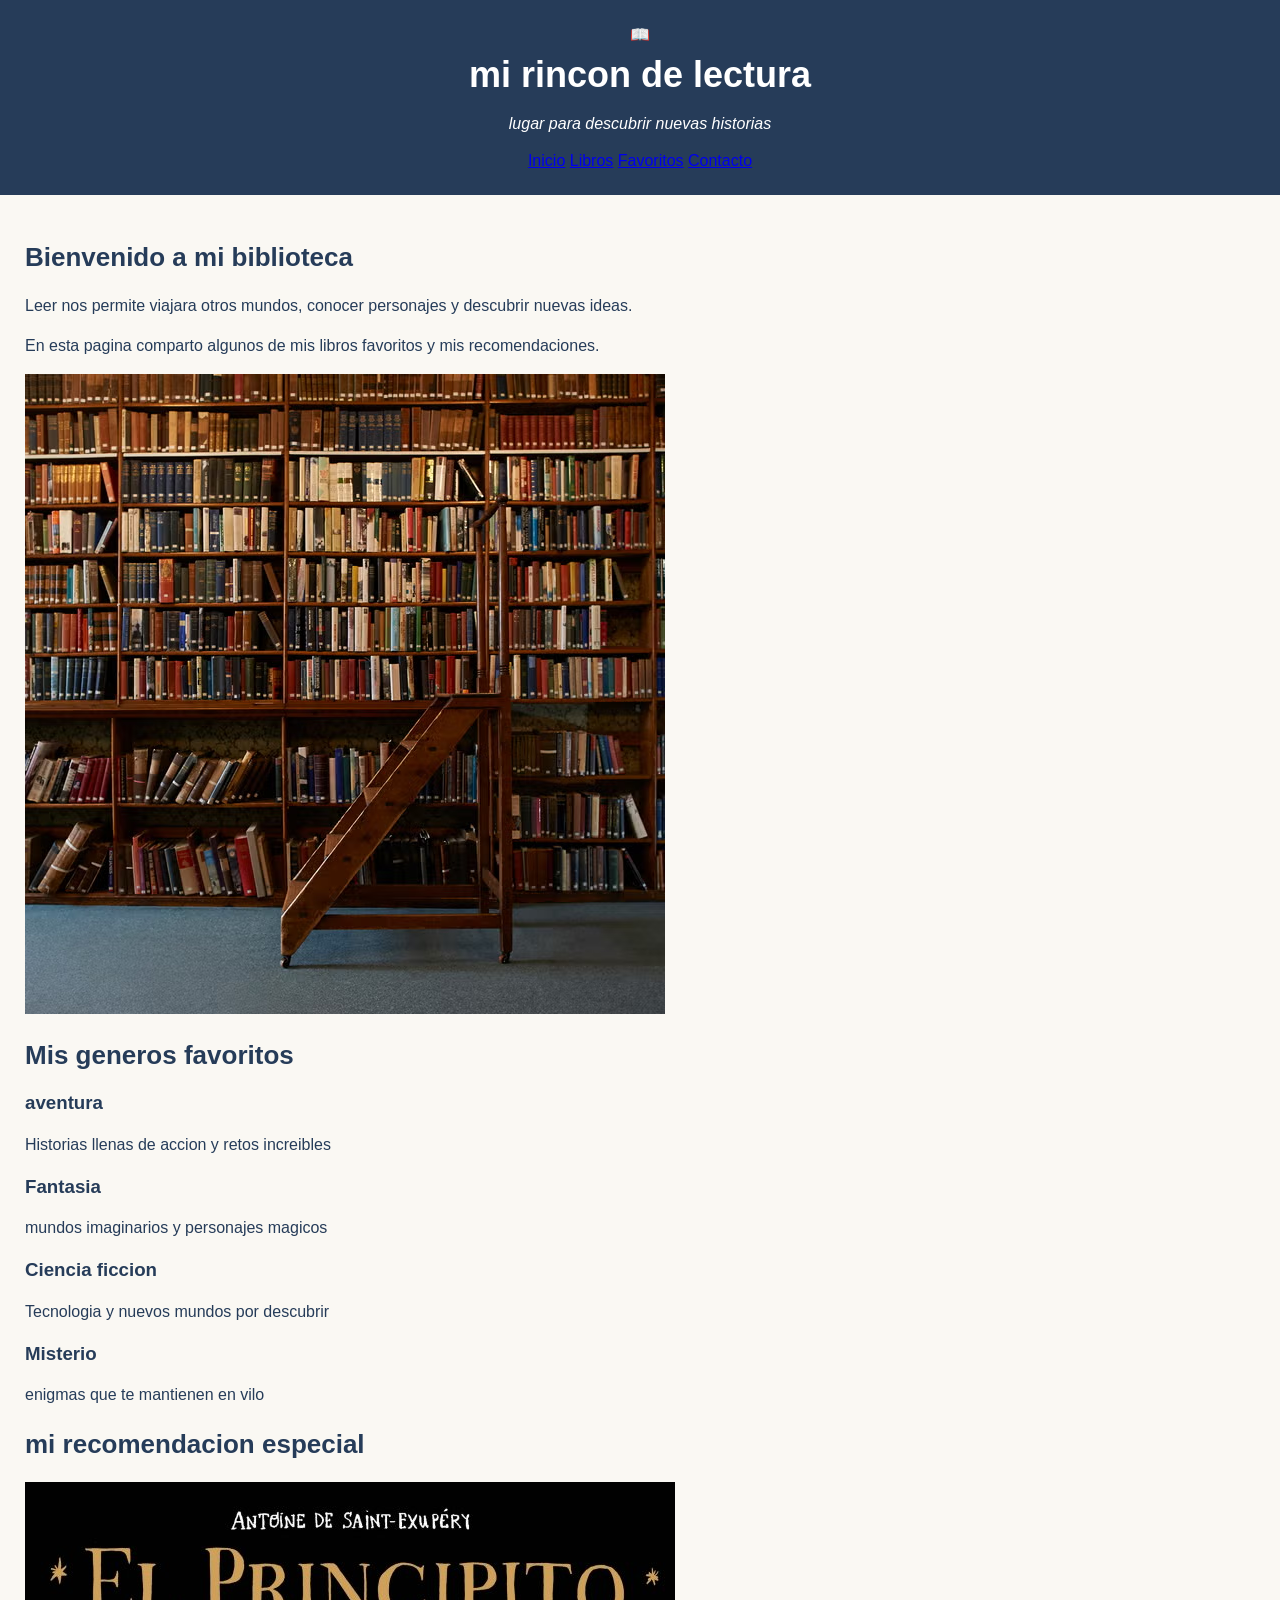
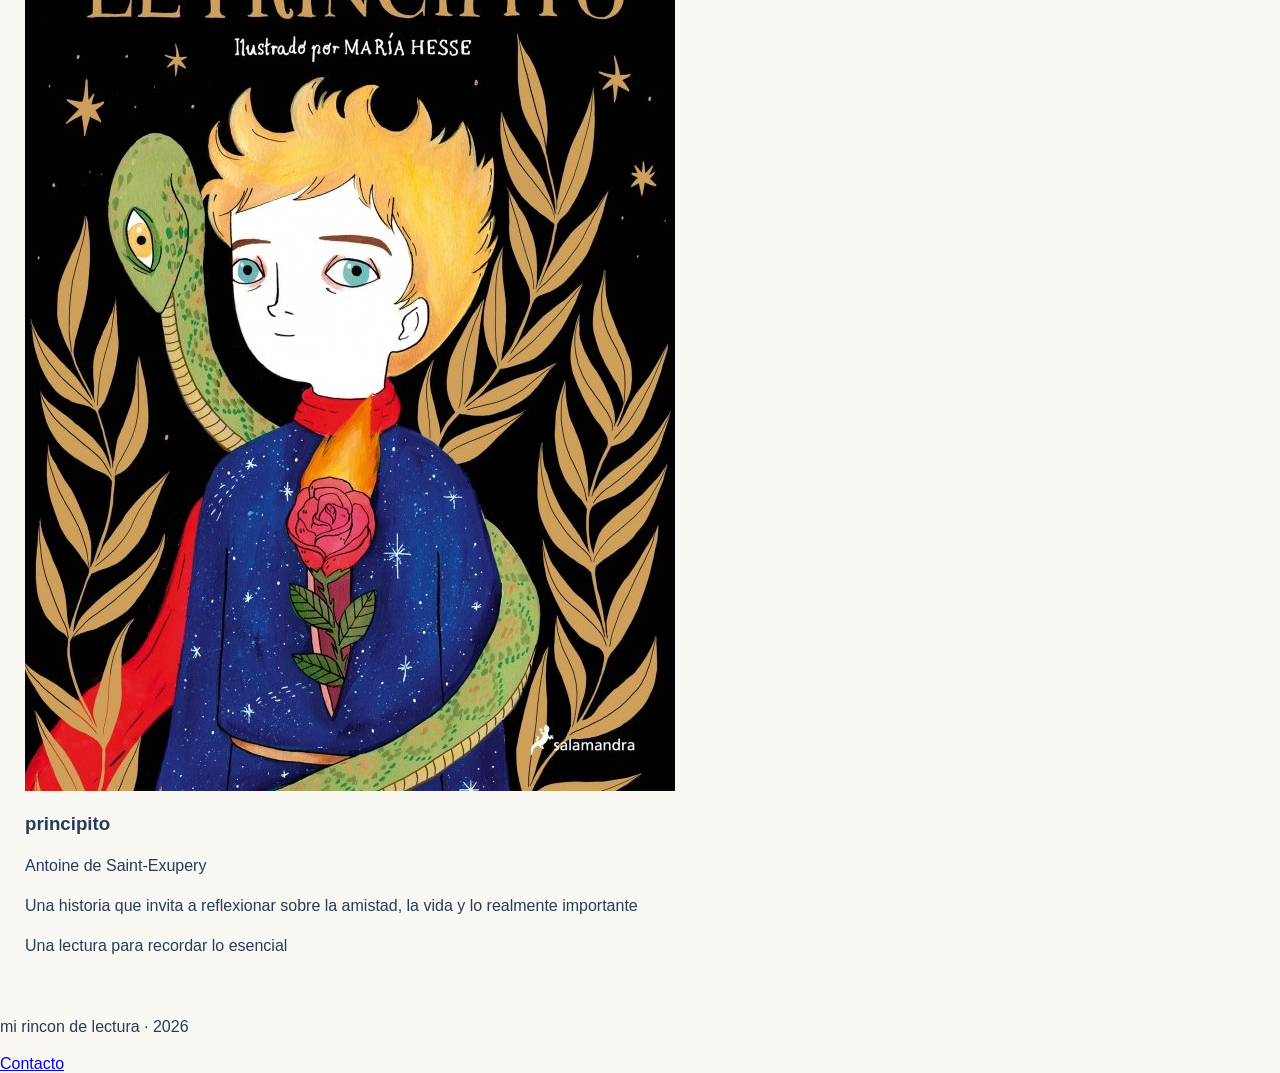
==== index.html @ 88610458 "primeros estilos" ====
<!doctype html>
<html lang="en">
  <head>
    <meta charset="UTF-8" />
    <meta name="viewport" content="width=device-width, initial-scale=1.0" />
    <title>Mi rincon de lectura</title>
    <link rel="stylesheet" href="CSS/estilos.css" />
  </head>
  <body>
    <header id="cabecera">
      <div class="identidad">
        <span class="icono-libro">📖</span>
        <div>
          <h1>mi rincon de lectura</h1>
          <p>lugar para descubrir nuevas historias</p>
        </div>
      </div>
      <nav>
        <a href="index.html" class="activo">Inicio</a>
        <a href="Libros.html">Libros</a>
        <a href="#generos">Favoritos</a>
        <a href="#contacto">Contacto</a>
      </nav>
    </header>
    <main>
      <section id="inicio">
        <h2>Bienvenido a mi biblioteca</h2>
        <p>
          Leer nos permite viajara otros mundos, conocer personajes y descubrir
          nuevas ideas.
        </p>
        <p>
          En esta pagina comparto algunos de mis libros favoritos y mis
          recomendaciones.
        </p>
        <a href="Libros.html" class="boton"> </a>

        <img src="img/biblioteca.avif" alt="Libros Apilados" />
      </section>
      <section id="generos">
        <h2>Mis generos favoritos</h2>
        <div class="genero">
          <h3>aventura</h3>

          <p>Historias llenas de accion y retos increibles</p>
        </div>
        <div class="genero">
          <h3>Fantasia</h3>
          <p>mundos imaginarios y personajes magicos</p>
        </div>
        <div class="genero">
          <h3>Ciencia ficcion</h3>
          <p>Tecnologia y nuevos mundos por descubrir</p>
          <div class="genero">
            <h3>Misterio</h3>
            <p>enigmas que te mantienen en vilo</p>
          </div>
        </div>
      </section>
      <section id="recomendacion">
        <h2>mi recomendacion especial</h2>
        <img
          src="img/principito.jpg"
          alt="portada del libro del principito"
          class="portada"
        />
        <h3>principito</h3>
        <p>Antoine de Saint-Exupery</p>
        <p>
          Una historia que invita a reflexionar sobre la amistad, la vida y lo
          realmente importante
        </p>
        <p class="cita">Una lectura para recordar lo esencial</p>
      </section>
    </main>
    <footer id="contacto">
        <p> mi rincon de lectura · 2026</p>
        <a href="mailto:lectura@ejemplo.com">Contacto</a>
    </footer>
  </body>
</html>
---- CSS/estilos.css ----
body{
font-family: Arial, Helvetica, sans-serif;
background-color: #faf8f3;
color: #263c59;
margin: 0;

}
main {

    padding: 25px;
}
h2 {
    color: #263c59;
    font-size: 26px;

}
p {
    line-height: 1.5;
}
#cabecera {
    background-color: #263c59;
    color: white;
    text-align: center;
    padding: 25px;

}

#cabecera h1 {
    font-size: 36px;
    margin: 10px;

}
#cabecera p {
    
    font-style: italic;
}
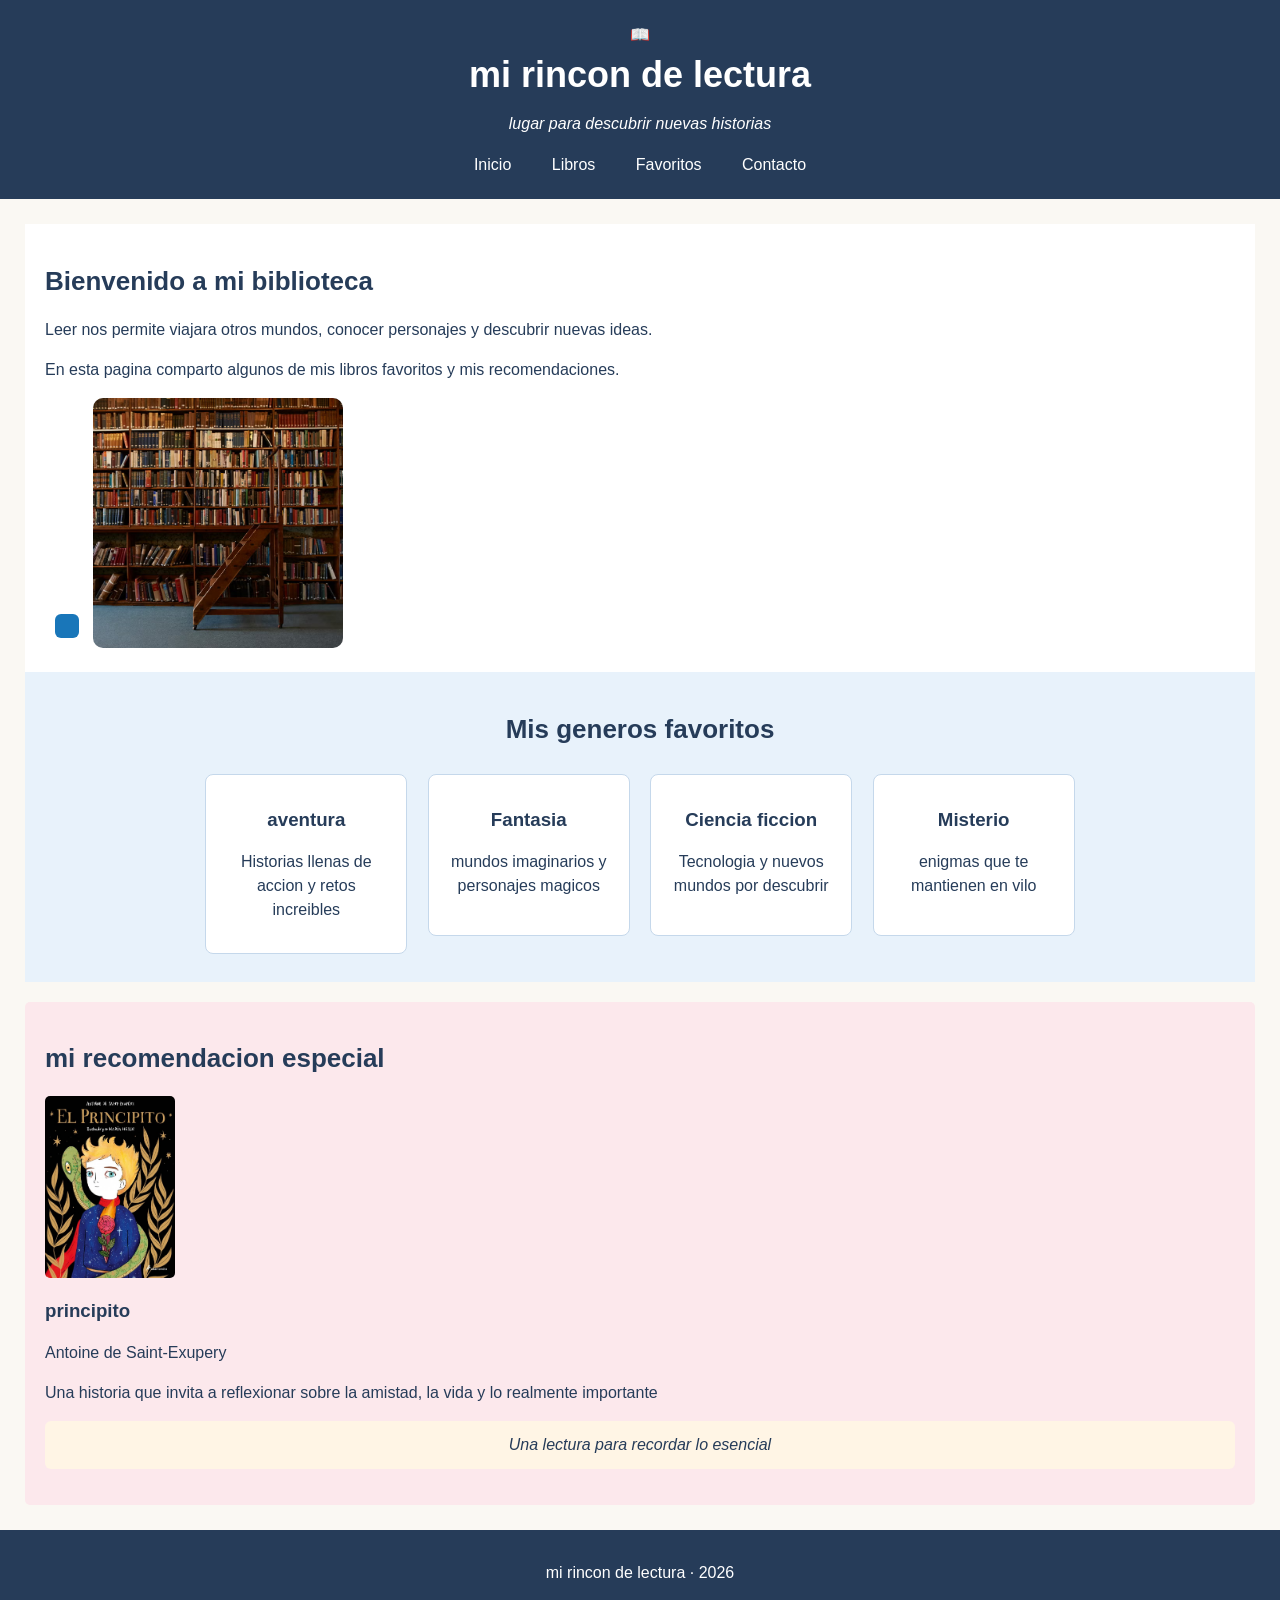
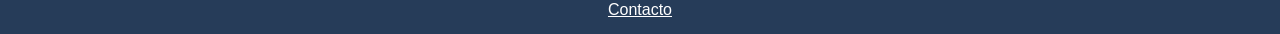
==== commit d6117bf4: "proyecto libros" ====
--- a/index.html
+++ b/index.html
@@ -39,23 +39,27 @@
       </section>
       <section id="generos">
         <h2>Mis generos favoritos</h2>
+
         <div class="genero">
           <h3>aventura</h3>
-
           <p>Historias llenas de accion y retos increibles</p>
         </div>
+
         <div class="genero">
           <h3>Fantasia</h3>
           <p>mundos imaginarios y personajes magicos</p>
         </div>
+
         <div class="genero">
           <h3>Ciencia ficcion</h3>
           <p>Tecnologia y nuevos mundos por descubrir</p>
-          <div class="genero">
-            <h3>Misterio</h3>
-            <p>enigmas que te mantienen en vilo</p>
-          </div>
         </div>
+
+        <div class="genero">
+          <h3>Misterio</h3>
+          <p>enigmas que te mantienen en vilo</p>
+        </div>
+        
       </section>
       <section id="recomendacion">
         <h2>mi recomendacion especial</h2>
@@ -74,8 +78,8 @@
       </section>
     </main>
     <footer id="contacto">
-        <p> mi rincon de lectura · 2026</p>
-        <a href="mailto:lectura@ejemplo.com">Contacto</a>
+      <p>mi rincon de lectura · 2026</p>
+      <a href="mailto:lectura@ejemplo.com">Contacto</a>
     </footer>
   </body>
 </html>
--- a/CSS/estilos.css
+++ b/CSS/estilos.css
@@ -33,4 +33,139 @@
 #cabecera p {
     
     font-style: italic;
+}
+nav {
+margin-top: 20px;
+}
+nav a {
+    color: white;
+    text-decoration: none;
+    margin: 10px;
+    padding: 8px;
+
+}
+nav a:hover {
+    background-color: #1976b9;
+    border-radius: 5px;
+
+}
+nav a :active {
+    background-color: #1976b9;
+    border-radius: 5px;
+}
+#inicio {
+    padding: 20px;
+    background-color: white;
+
+}
+#inicio img {
+    width: 250px;
+    border-radius: 10px;
+
+
+}
+
+.boton {
+    display: inline-block;
+    background-color: #1976b9;
+    color: white;
+    padding: 12px;
+    margin: 10px;
+    text-decoration: none;
+    border-radius: 6px;
+}
+#generos {
+    background-color: #e8f2fb;
+    padding: 20px;
+    text-align: center;
+
+}
+.genero {
+    display: inline-block;
+    vertical-align: top;
+    background-color: white;
+    width: 170px;
+    min-height: 130px;
+    margin: 8px;
+    padding: 15px;
+    border: 1px solid#c5d8eb;
+    border-radius: 8px;
+
+
+}
+.genero h3 {
+    color: #263c59;
+
+
+}
+
+#recomendacion {
+    
+    background-color: #fce8ec;
+    
+    padding: 20px;
+    
+    margin-top: 20px;
+    border-radius: 5px;
+
+} 
+.portada {
+    width: 130px;
+    border-radius: 5px;
+
+}
+.cita {
+background-color: #fff5e5;
+padding: 12px;
+font-style: italic;
+text-align: center;
+border-radius: 6px;    
+}
+
+#catalogo {
+    text-align: center;
+}
+
+.tarjeta {
+    display: inline-block;
+    vertical-align: top;
+    width: 220px;
+    min-height: 420px;
+    background-color: #e8f2fb;
+    border: 1px solid #c5d8eb;
+    border-radius: 10px;
+    padding: 15px;
+    margin: 8px;
+    text-align: center;
+
+}
+.tarjeta h3 {
+    font-size: 20px;
+
+}
+
+.tarjeta p {
+    font-size: 15px;
+
+}
+#otros-libros {
+    background-color: #fff5e5;
+    padding: 20px;
+    margin-top: 20px;
+    border-radius: 10px;
+
+}
+
+#otros-libros li {
+    margin: 8px;
+}
+footer {
+    background-color: #263c59;
+    color: white;
+    text-align: center;
+    padding: 15px;
+
+}
+footer a {
+    color: white;
 }
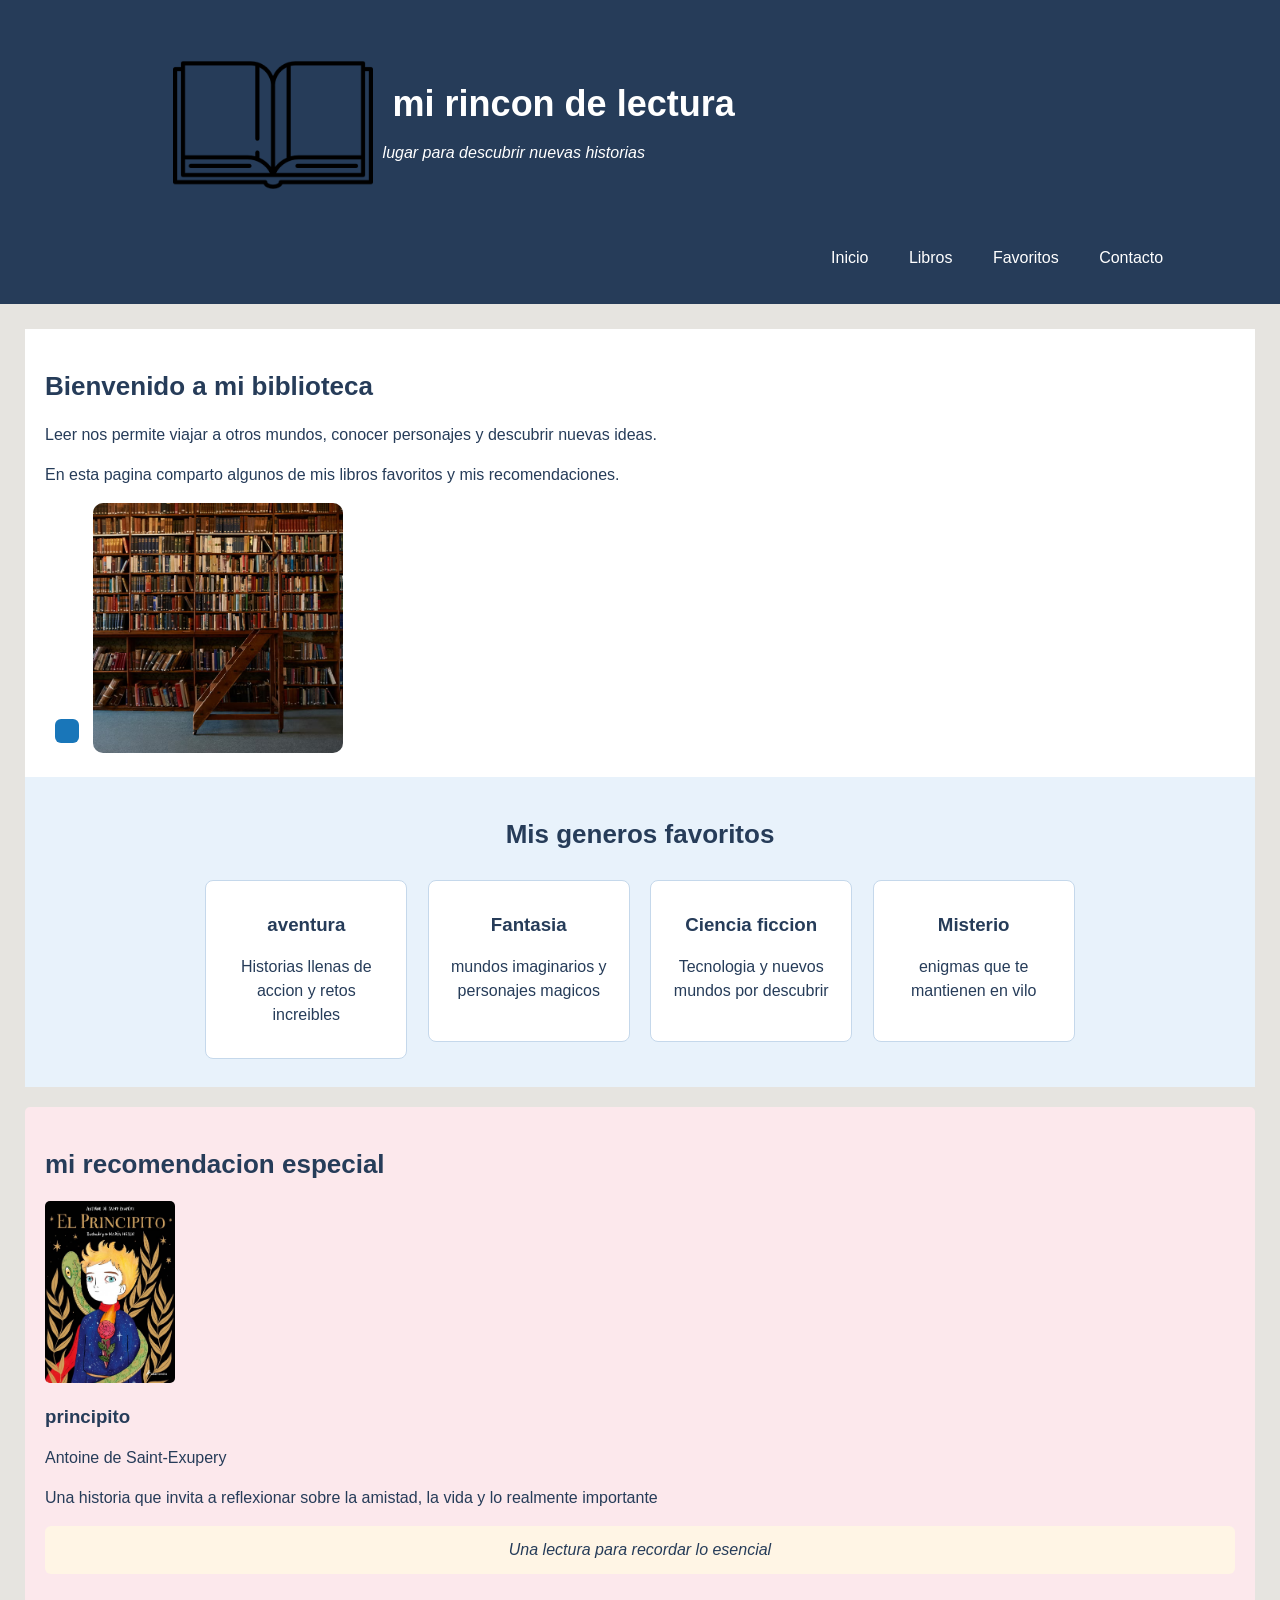
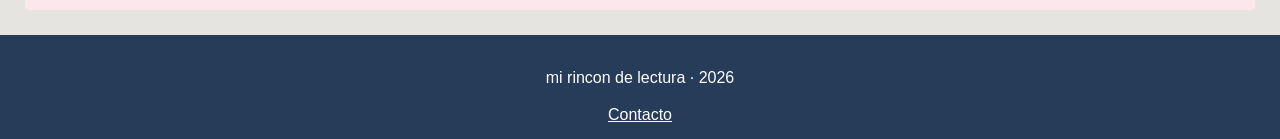
==== commit 6166a801: "pagina web libros" ====
--- a/index.html
+++ b/index.html
@@ -9,7 +9,7 @@
   <body>
     <header id="cabecera">
       <div class="identidad">
-        <span class="icono-libro">📖</span>
+        <a><img src="img/logolibrosinfondo.png" alt="icono libro" id="logolibro"></a>
         <div>
           <h1>mi rincon de lectura</h1>
           <p>lugar para descubrir nuevas historias</p>
@@ -26,7 +26,7 @@
       <section id="inicio">
         <h2>Bienvenido a mi biblioteca</h2>
         <p>
-          Leer nos permite viajara otros mundos, conocer personajes y descubrir
+          Leer nos permite viajar a otros mundos, conocer personajes y descubrir
           nuevas ideas.
         </p>
         <p>
@@ -59,7 +59,7 @@
           <h3>Misterio</h3>
           <p>enigmas que te mantienen en vilo</p>
         </div>
-        
+
       </section>
       <section id="recomendacion">
         <h2>mi recomendacion especial</h2>
--- a/CSS/estilos.css
+++ b/CSS/estilos.css
@@ -1,8 +1,9 @@
 body{
 font-family: Arial, Helvetica, sans-serif;
-background-color: #faf8f3;
+background-color: #e6e4e0;
 color: #263c59;
 margin: 0;
+
 
 }
 main {
@@ -19,23 +20,45 @@
 }
 #cabecera {
     background-color: #263c59;
+
     color: white;
+
     text-align: center;
+
     padding: 25px;
+    
 
+}
+#logolibro {
+    padding-right:10px;
+    opacity: 100%;
+    width: 200px;
+    
 }
 
 #cabecera h1 {
     font-size: 36px;
     margin: 10px;
 
+
 }
+
 #cabecera p {
     
     font-style: italic;
 }
+.identidad {
+    display: flex;
+    align-items: center;
+    text-align: start;
+    padding-left: 12%;
+    margin: 0;
+}
 nav {
 margin-top: 20px;
+text-align: end;
+padding-right: 6%;
+padding-bottom: 1%;
 }
 nav a {
     color: white;
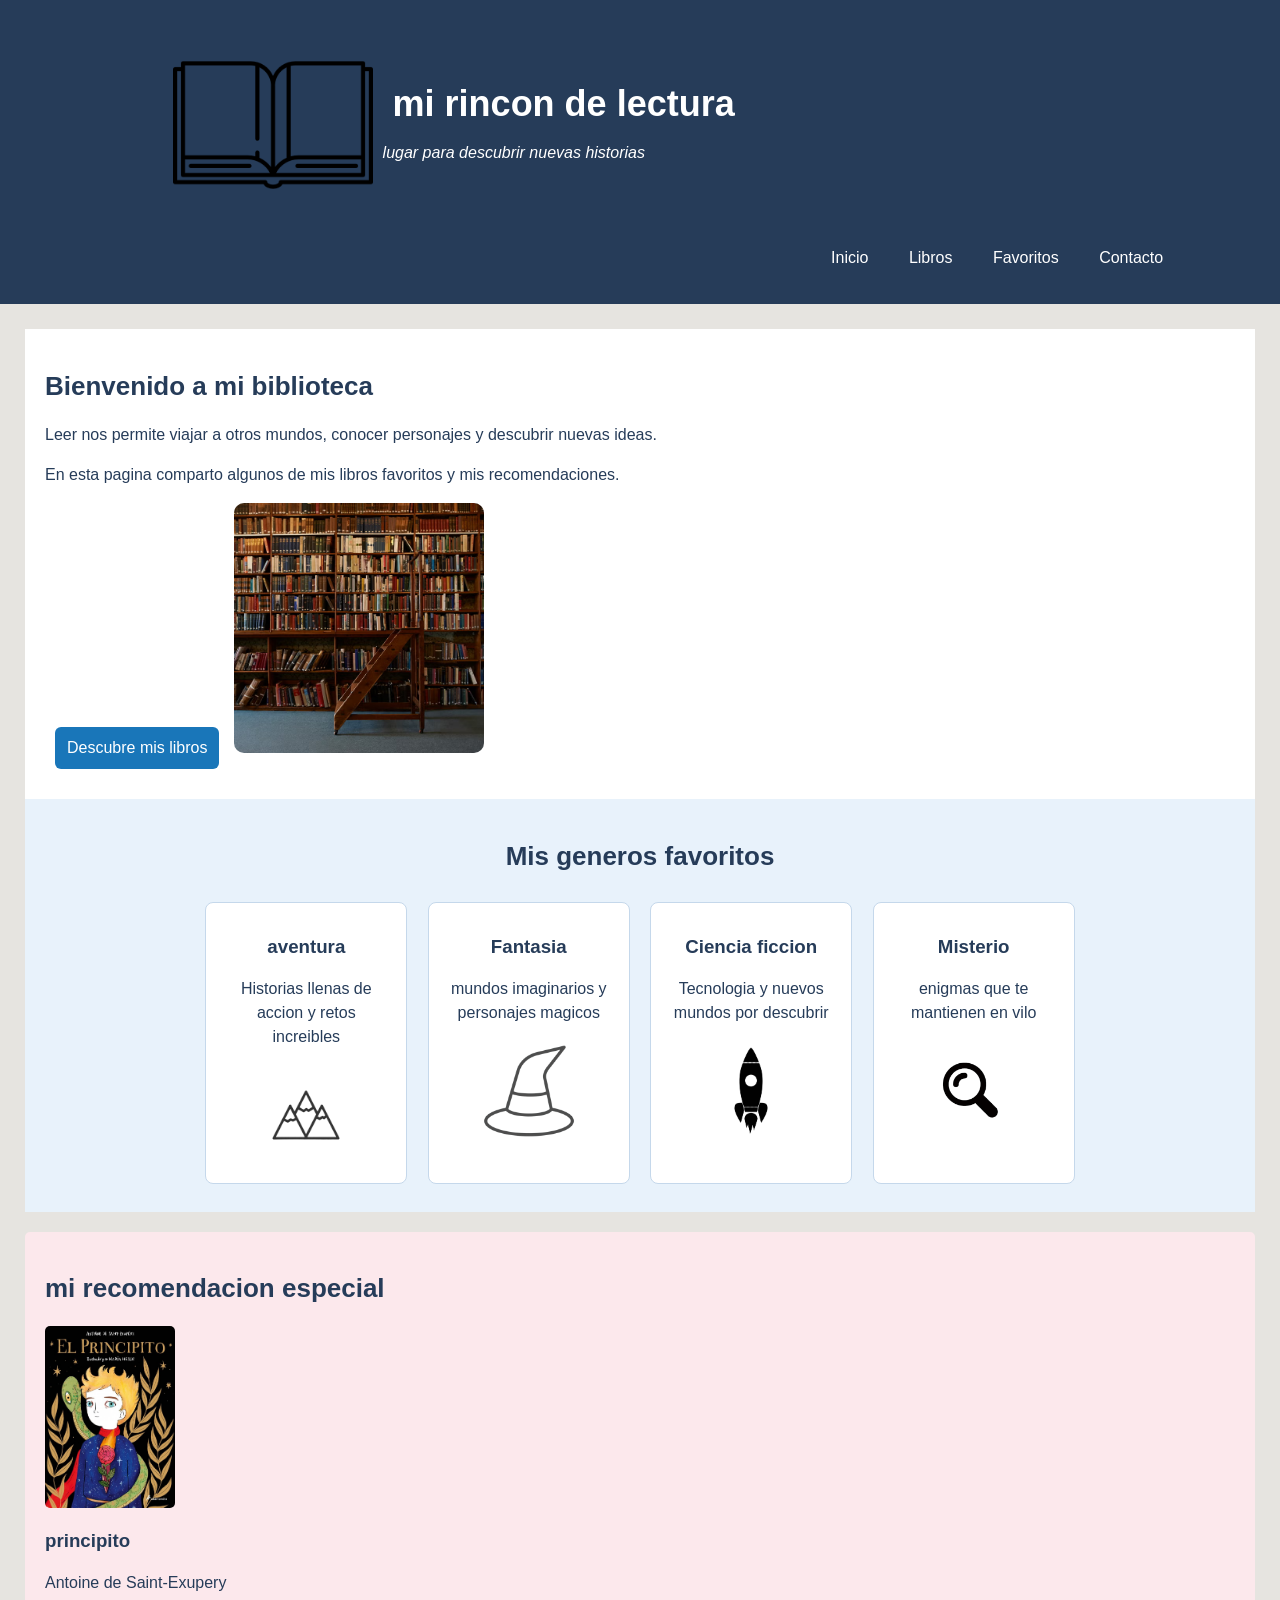
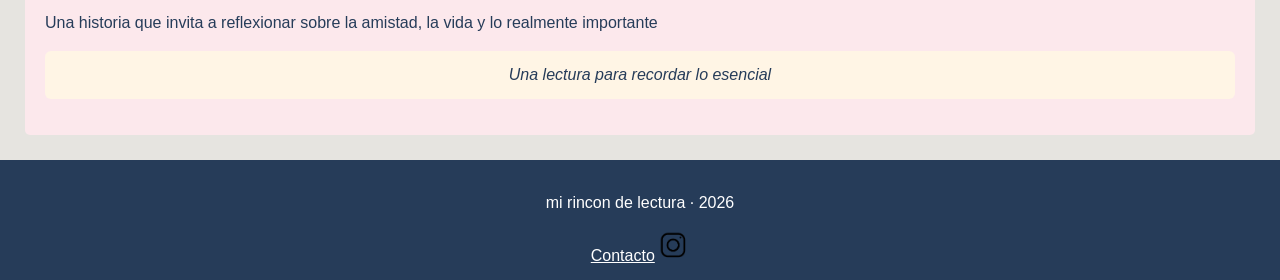
==== commit 8a6f9133: "sitiolibrosmod" ====
--- a/index.html
+++ b/index.html
@@ -33,7 +33,7 @@
           En esta pagina comparto algunos de mis libros favoritos y mis
           recomendaciones.
         </p>
-        <a href="Libros.html" class="boton"> </a>
+        <a href="Libros.html" class="boton">Descubre mis libros </a>
 
         <img src="img/biblioteca.avif" alt="Libros Apilados" />
       </section>
@@ -43,21 +43,27 @@
         <div class="genero">
           <h3>aventura</h3>
           <p>Historias llenas de accion y retos increibles</p>
+          <img src="img/icono montaña.png" alt="logomontaña"
+          class="iconogenero">
         </div>
 
         <div class="genero">
           <h3>Fantasia</h3>
           <p>mundos imaginarios y personajes magicos</p>
+          <img src="img/Logomago.png" alt="logosombrero" class="iconogenero">
         </div>
 
         <div class="genero">
           <h3>Ciencia ficcion</h3>
           <p>Tecnologia y nuevos mundos por descubrir</p>
+          <img src="img/logocohete.png" alt="logocohete" class="iconogenero">
+
         </div>
 
         <div class="genero">
           <h3>Misterio</h3>
           <p>enigmas que te mantienen en vilo</p>
+          <img src="img/iconolupa.png" alt="iconolupa" class="iconogenero">
         </div>
 
       </section>
@@ -80,6 +86,7 @@
     <footer id="contacto">
       <p>mi rincon de lectura · 2026</p>
       <a href="mailto:lectura@ejemplo.com">Contacto</a>
+      <img src="img/Iglogo.png" alt="iconoinsta" class="redes">
     </footer>
   </body>
 </html>
--- a/CSS/estilos.css
+++ b/CSS/estilos.css
@@ -1,3 +1,4 @@
+/*ESTILOS GENERALES*/
 body{
 font-family: Arial, Helvetica, sans-serif;
 background-color: #e6e4e0;
@@ -18,6 +19,7 @@
 p {
     line-height: 1.5;
 }
+/*CABECERA*/
 #cabecera {
     background-color: #263c59;
 
@@ -54,6 +56,7 @@
     padding-left: 12%;
     margin: 0;
 }
+/*NAVEGACION*/
 nav {
 margin-top: 20px;
 text-align: end;
@@ -76,6 +79,7 @@
     background-color: #1976b9;
     border-radius: 5px;
 }
+/*BIENVENIDA*/
 #inicio {
     padding: 20px;
     background-color: white;
@@ -97,12 +101,20 @@
     text-decoration: none;
     border-radius: 6px;
 }
+/*GENEROS*/
 #generos {
     background-color: #e8f2fb;
     padding: 20px;
     text-align: center;
-
-}
+    
+
+}
+.iconogenero {
+
+    width: 100px;
+
+}
+    
 .genero {
     display: inline-block;
     vertical-align: top;
@@ -113,6 +125,7 @@
     padding: 15px;
     border: 1px solid#c5d8eb;
     border-radius: 8px;
+    height: 250px;
 
 
 }
@@ -121,7 +134,7 @@
 
 
 }
-
+/*RECOMENDACION*/
 #recomendacion {
     
     background-color: #fce8ec;
@@ -144,6 +157,7 @@
 text-align: center;
 border-radius: 6px;    
 }
+/*CATALOGO*/
 
 #catalogo {
     text-align: center;
@@ -171,6 +185,7 @@
     font-size: 15px;
 
 }
+/*OTROS LIBROS*/
 #otros-libros {
     background-color: #fff5e5;
     padding: 20px;
@@ -181,7 +196,9 @@
 
 #otros-libros li {
     margin: 8px;
-}
+
+}
+/*PIE DE PAGINA*/
 footer {
     background-color: #263c59;
     color: white;
@@ -191,4 +208,8 @@
 }
 footer a {
     color: white;
+}
+.redes {
+    width: 30px;
+    height: 30px;
 }
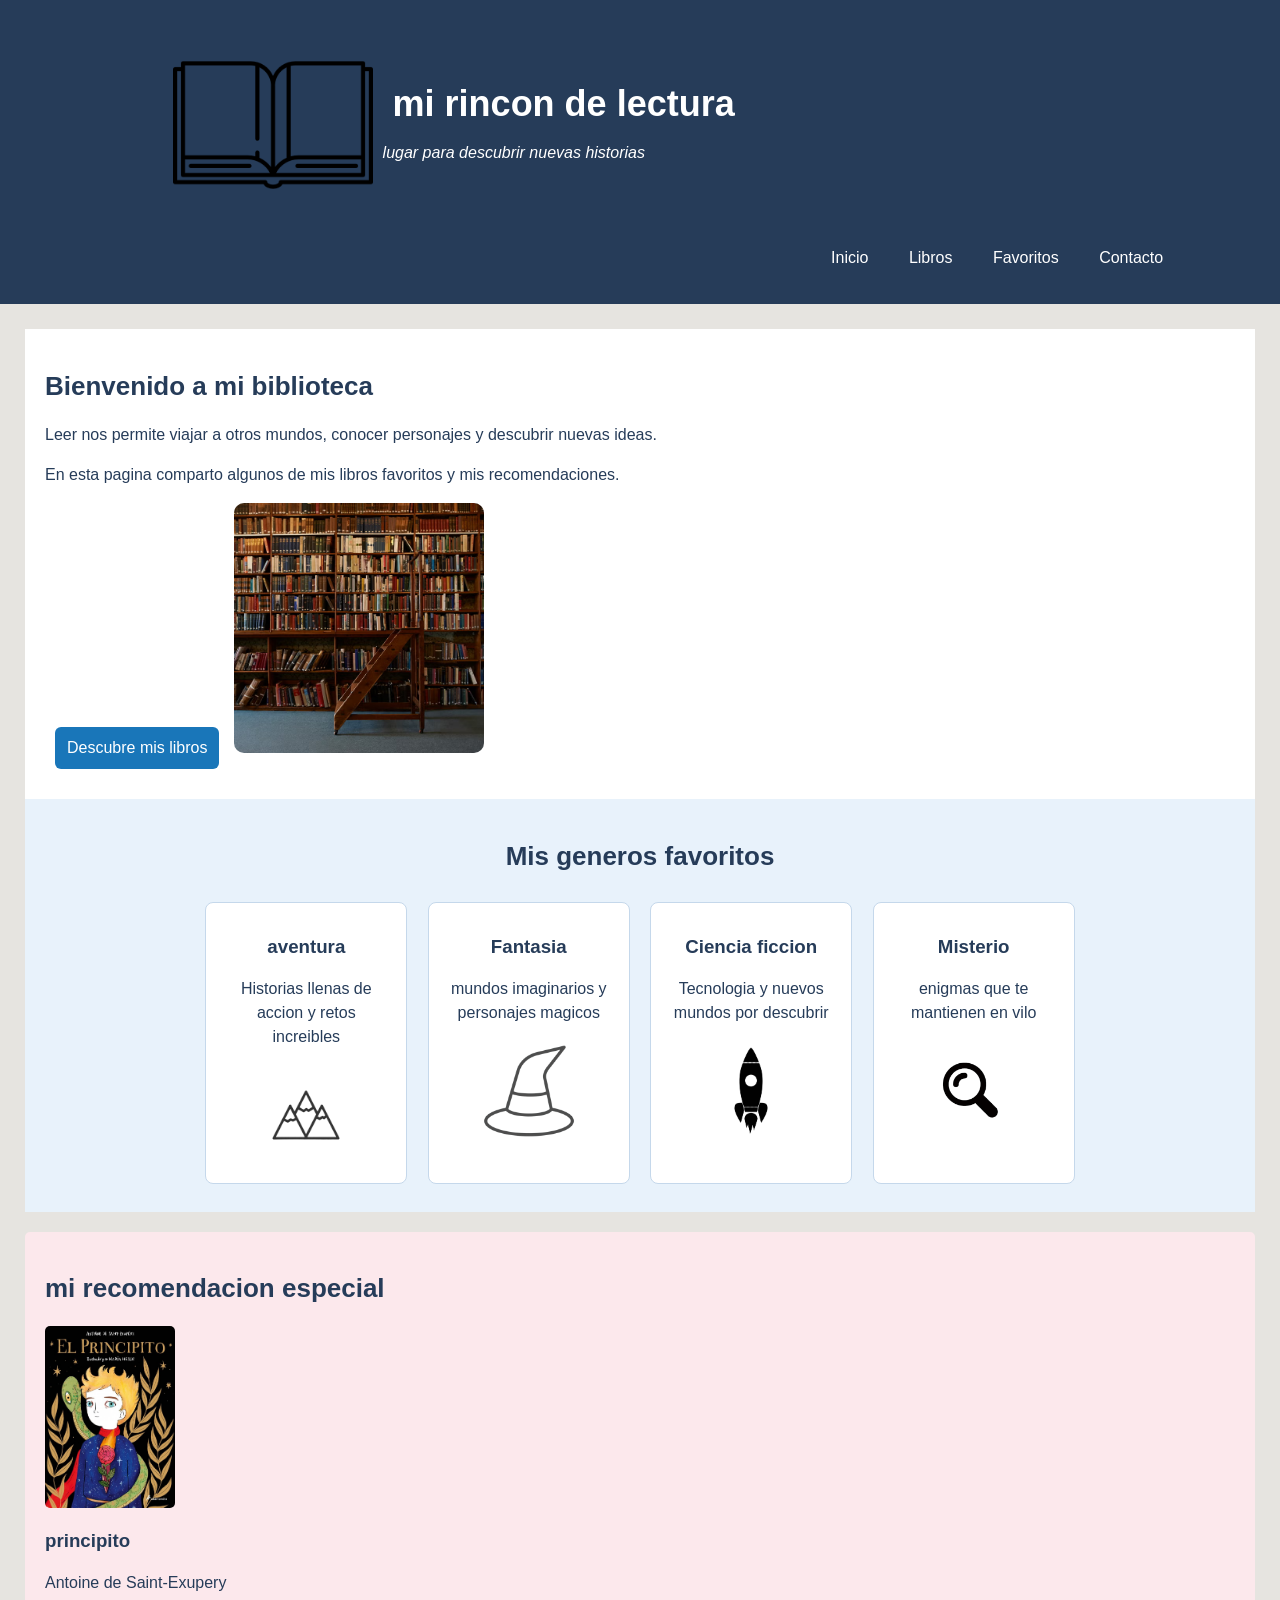
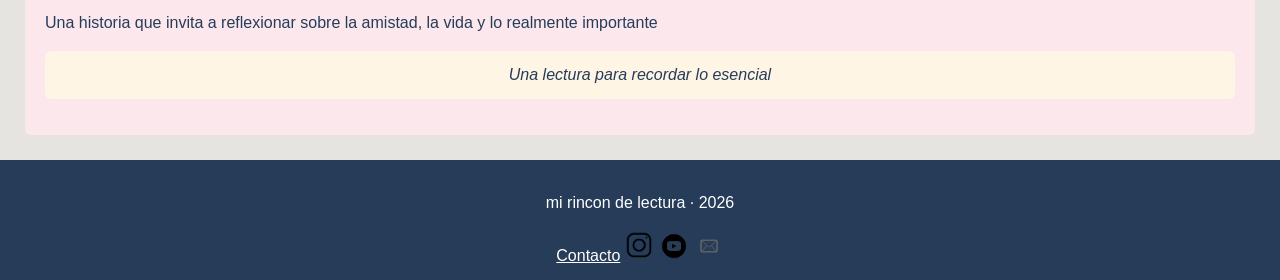
==== commit 7beed037: "ultimas modificaciones web libros" ====
--- a/index.html
+++ b/index.html
@@ -87,6 +87,8 @@
       <p>mi rincon de lectura · 2026</p>
       <a href="mailto:lectura@ejemplo.com">Contacto</a>
       <img src="img/Iglogo.png" alt="iconoinsta" class="redes">
+      <img src="img/youtubeicono.png " alt="iconoyoutube" class="redes">
+      <img src="img/logemail.png" alt="iconomail"  class="redes">
     </footer>
   </body>
 </html>
--- a/CSS/estilos.css
+++ b/CSS/estilos.css
@@ -7,6 +7,8 @@
 
 
 }
+a:visited {
+    color: purple;}
 main {
 
     padding: 25px;
@@ -75,10 +77,17 @@
     border-radius: 5px;
 
 }
-nav a :active {
+nav a:active {
     background-color: #1976b9;
     border-radius: 5px;
-}
+
+}
+nav a:focus{
+
+    border-radius: 40px ;
+    outline: 5px solid red;
+}
+
 /*BIENVENIDA*/
 #inicio {
     padding: 20px;
@@ -101,6 +110,11 @@
     text-decoration: none;
     border-radius: 6px;
 }
+.boton:active {
+
+    background-color: red;
+    
+}
 /*GENEROS*/
 #generos {
     background-color: #e8f2fb;
@@ -108,6 +122,9 @@
     text-align: center;
     
 
+}
+.genero:hover {
+    background-color: red;
 }
 .iconogenero {
 
@@ -185,6 +202,13 @@
     font-size: 15px;
 
 }
+.tarjeta:hover {
+    border: 4px solid orangered;
+    border-radius: 15px;
+    
+}
+
+
 /*OTROS LIBROS*/
 #otros-libros {
     background-color: #fff5e5;
@@ -194,9 +218,28 @@
 
 }
 
+
 #otros-libros li {
     margin: 8px;
 
+}
+
+
+
+    
+#otros-libros li:first-child {
+
+    font-weight: bold;
+     color: rgb(7, 13, 70);
+    
+}
+
+#otros-libros li:last-child {
+    color: #042913;
+}
+
+#otros-libros:nth-child(even) {
+    background-color:red;
 }
 /*PIE DE PAGINA*/
 footer {
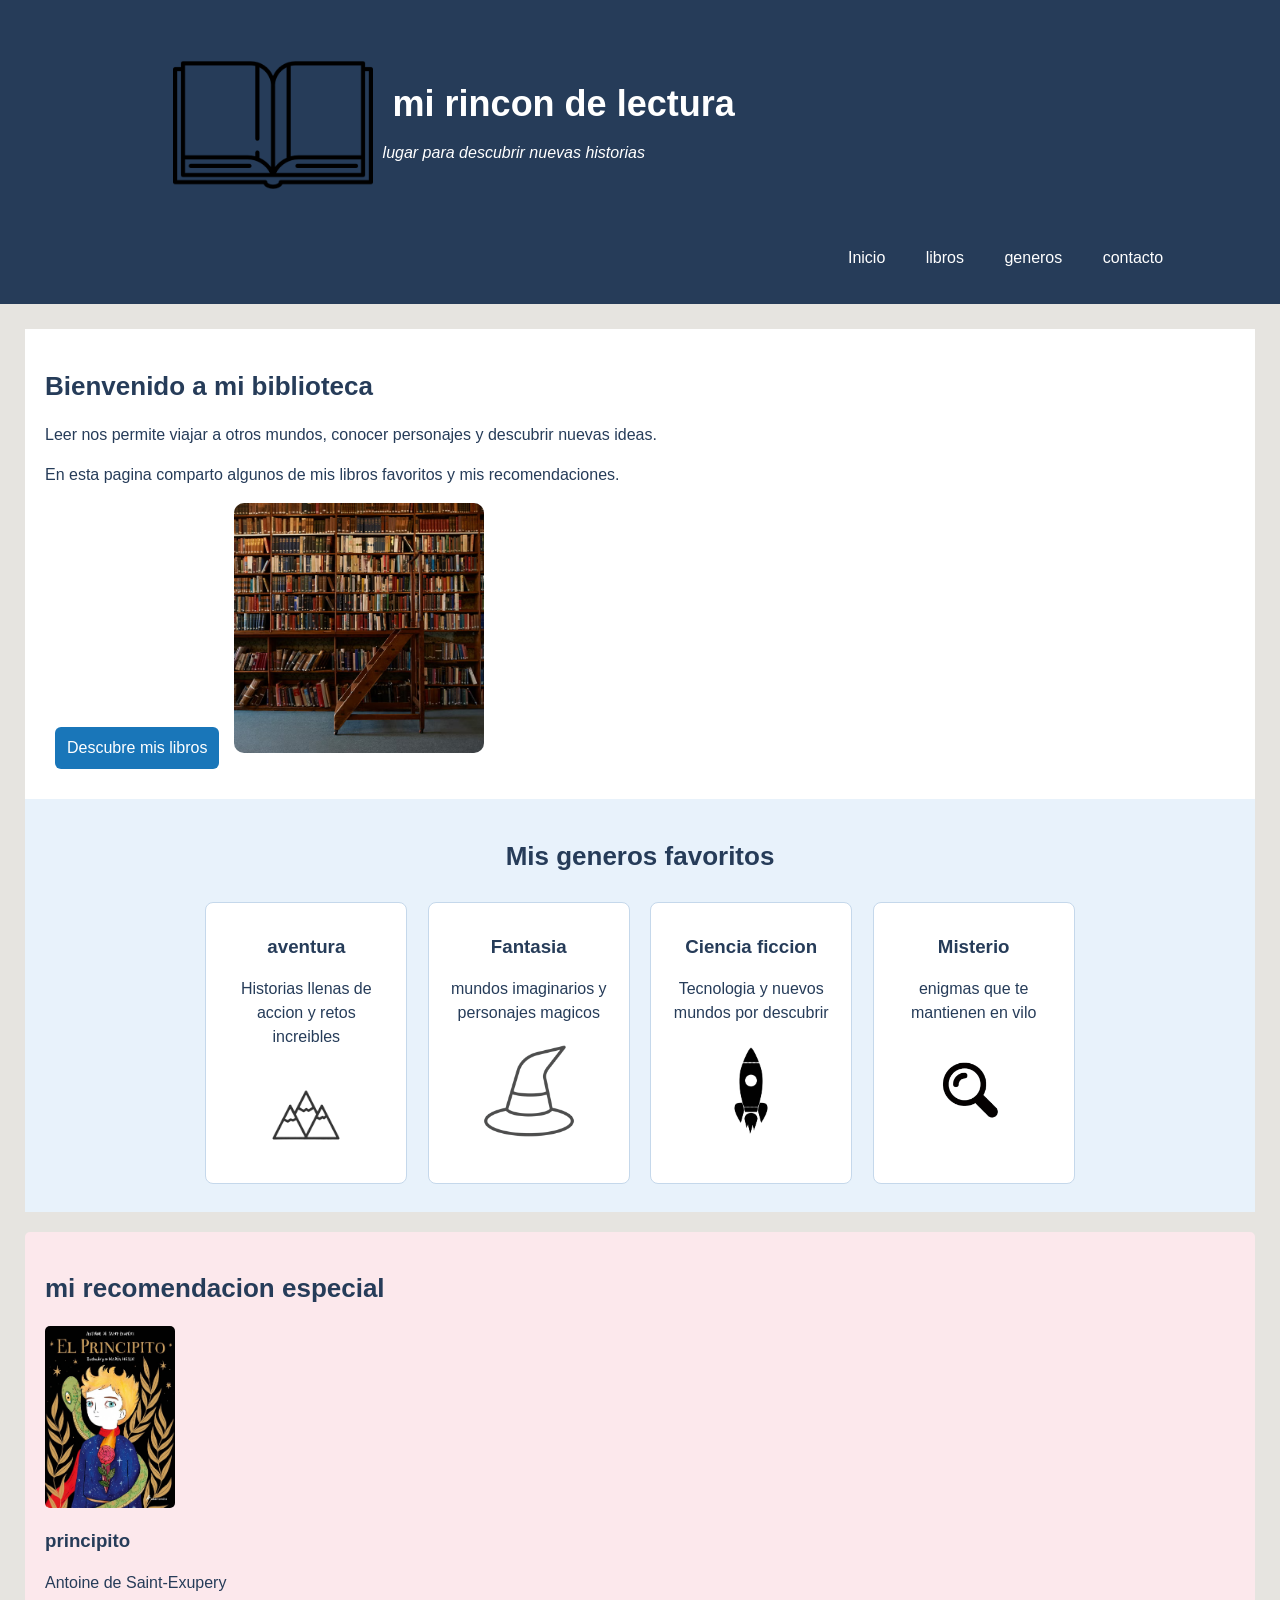
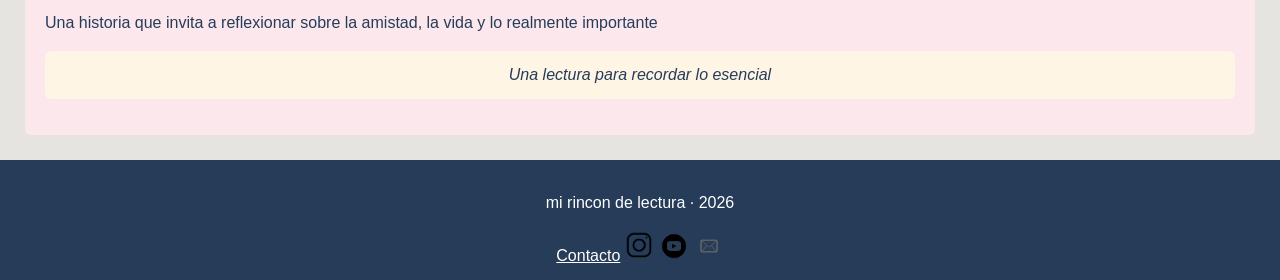
==== commit 5372a770: "rinconlecturamod" ====
--- a/index.html
+++ b/index.html
@@ -17,9 +17,12 @@
       </div>
       <nav>
         <a href="index.html" class="activo">Inicio</a>
-        <a href="Libros.html">Libros</a>
-        <a href="#generos">Favoritos</a>
-        <a href="#contacto">Contacto</a>
+        <a href="Libros.html">libros</a>
+        <a href="#generos">generos</a>
+        <a href="#contacto">contacto</a>
+        
+        
+        
       </nav>
     </header>
     <main>
--- a/CSS/estilos.css
+++ b/CSS/estilos.css
@@ -180,17 +180,19 @@
     text-align: center;
 }
 
-.tarjeta {
+.tarjeta { box-sizing: border-box;
     display: inline-block;
     vertical-align: top;
-    width: 220px;
-    min-height: 420px;
+    width: 200px;
     background-color: #e8f2fb;
-    border: 1px solid #c5d8eb;
+    border: 5px solid blue;
     border-radius: 10px;
-    padding: 15px;
-    margin: 8px;
-    text-align: center;
+    padding: 20px;
+    margin: 10px;
+    text-align: center;
+    height: 150px;
+    overflow: scroll;
+
 
 }
 .tarjeta h3 {
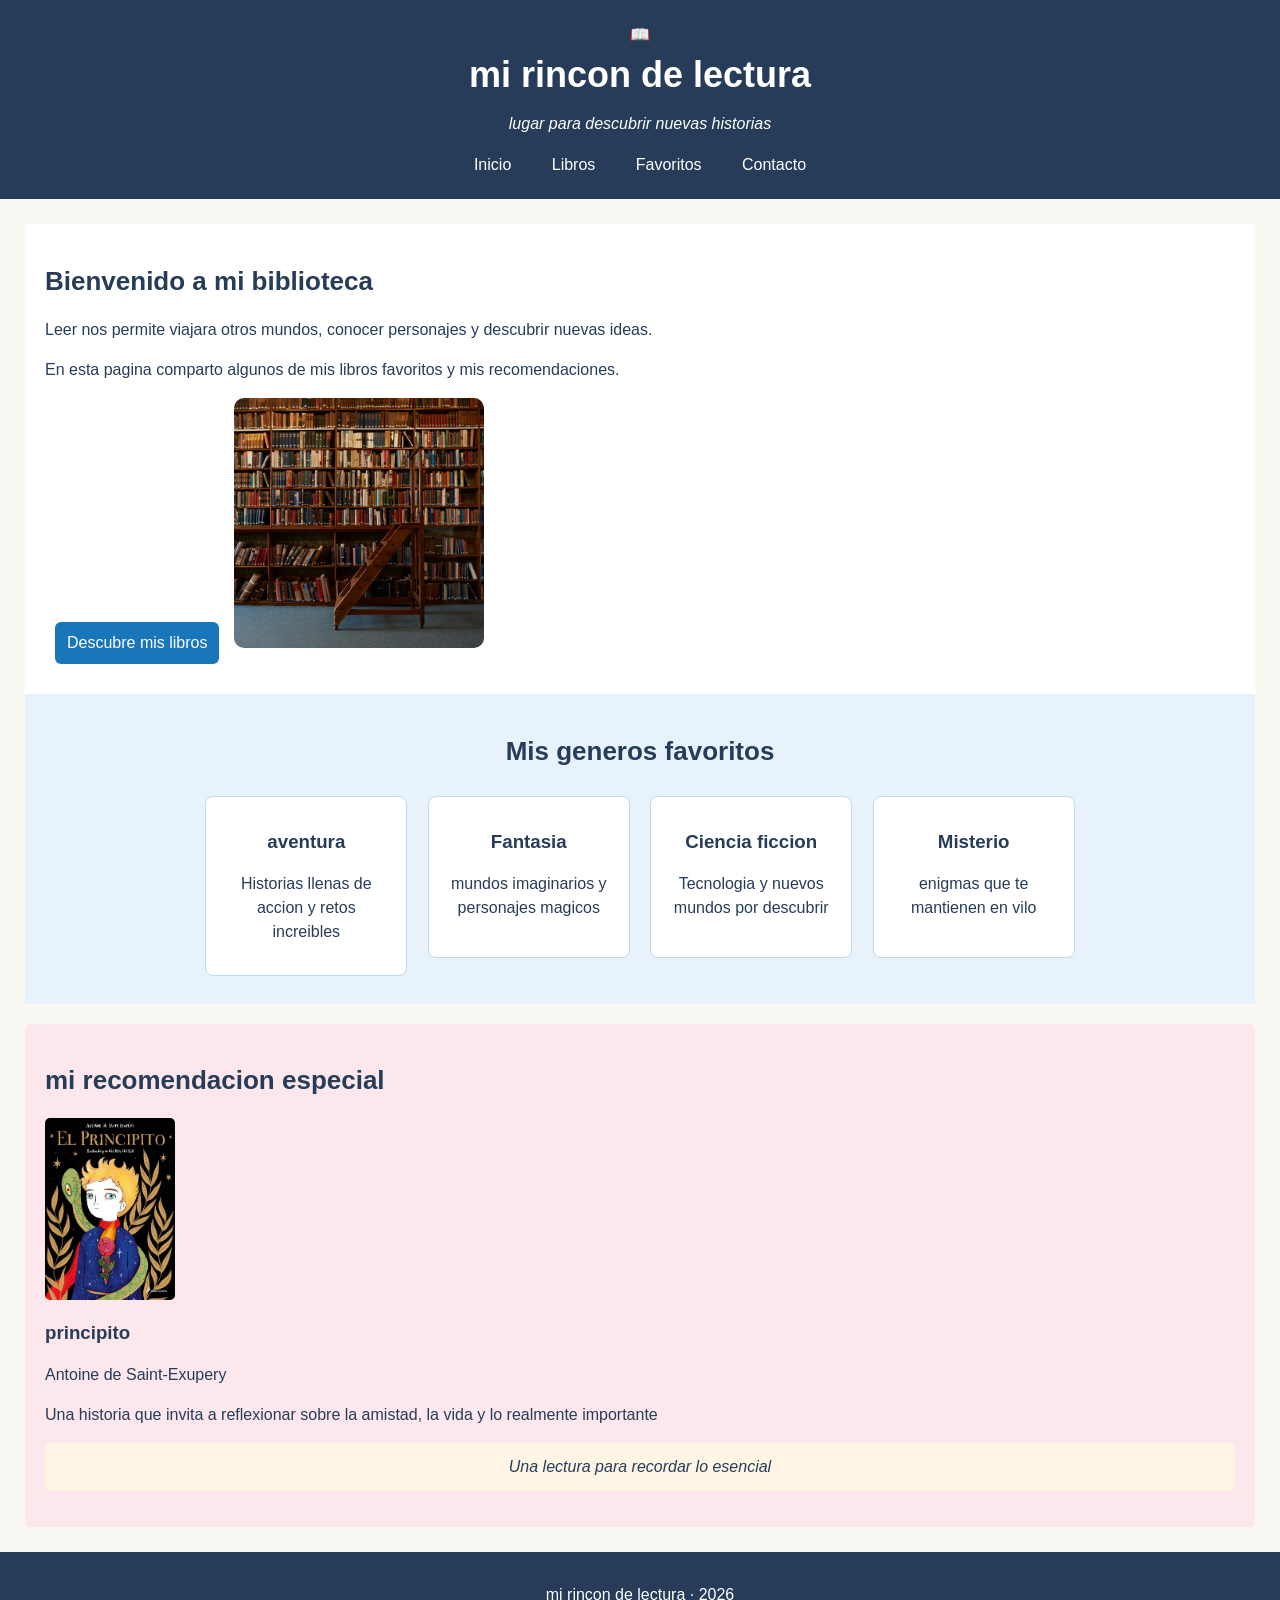
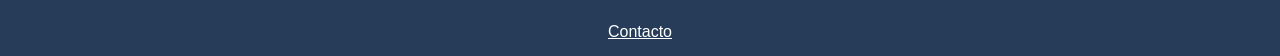
==== commit 1b918212: "animaciones" ====
--- a/index.html
+++ b/index.html
@@ -9,7 +9,7 @@
   <body>
     <header id="cabecera">
       <div class="identidad">
-        <a><img src="img/logolibrosinfondo.png" alt="icono libro" id="logolibro"></a>
+        <span class="icono-libro">📖</span>
         <div>
           <h1>mi rincon de lectura</h1>
           <p>lugar para descubrir nuevas historias</p>
@@ -17,19 +17,16 @@
       </div>
       <nav>
         <a href="index.html" class="activo">Inicio</a>
-        <a href="Libros.html">libros</a>
-        <a href="#generos">generos</a>
-        <a href="#contacto">contacto</a>
-        
-        
-        
+        <a href="Libros.html">Libros</a>
+        <a href="#generos">Favoritos</a>
+        <a href="#contacto">Contacto</a>
       </nav>
     </header>
     <main>
       <section id="inicio">
         <h2>Bienvenido a mi biblioteca</h2>
         <p>
-          Leer nos permite viajar a otros mundos, conocer personajes y descubrir
+          Leer nos permite viajara otros mundos, conocer personajes y descubrir
           nuevas ideas.
         </p>
         <p>
@@ -46,29 +43,23 @@
         <div class="genero">
           <h3>aventura</h3>
           <p>Historias llenas de accion y retos increibles</p>
-          <img src="img/icono montaña.png" alt="logomontaña"
-          class="iconogenero">
         </div>
 
         <div class="genero">
           <h3>Fantasia</h3>
           <p>mundos imaginarios y personajes magicos</p>
-          <img src="img/Logomago.png" alt="logosombrero" class="iconogenero">
         </div>
 
         <div class="genero">
           <h3>Ciencia ficcion</h3>
           <p>Tecnologia y nuevos mundos por descubrir</p>
-          <img src="img/logocohete.png" alt="logocohete" class="iconogenero">
-
         </div>
 
         <div class="genero">
           <h3>Misterio</h3>
           <p>enigmas que te mantienen en vilo</p>
-          <img src="img/iconolupa.png" alt="iconolupa" class="iconogenero">
         </div>
-
+        
       </section>
       <section id="recomendacion">
         <h2>mi recomendacion especial</h2>
@@ -89,9 +80,6 @@
     <footer id="contacto">
       <p>mi rincon de lectura · 2026</p>
       <a href="mailto:lectura@ejemplo.com">Contacto</a>
-      <img src="img/Iglogo.png" alt="iconoinsta" class="redes">
-      <img src="img/youtubeicono.png " alt="iconoyoutube" class="redes">
-      <img src="img/logemail.png" alt="iconomail"  class="redes">
     </footer>
   </body>
 </html>
--- a/CSS/estilos.css
+++ b/CSS/estilos.css
@@ -1,99 +1,76 @@
-/*ESTILOS GENERALES*/
-body{
-font-family: Arial, Helvetica, sans-serif;
-background-color: #e6e4e0;
-color: #263c59;
-margin: 0;
-
-
-}
-a:visited {
-    color: purple;}
+body {
+    font-family: Arial, Helvetica, sans-serif;
+    background-color: #faf8f3;
+    color: #263c59;
+    margin: 0;
+
+}
+
 main {
 
     padding: 25px;
 }
+
 h2 {
     color: #263c59;
     font-size: 26px;
 
 }
+
 p {
     line-height: 1.5;
 }
-/*CABECERA*/
+
 #cabecera {
     background-color: #263c59;
-
-    color: white;
-
-    text-align: center;
-
+    color: white;
+    text-align: center;
     padding: 25px;
-    
-
-}
-#logolibro {
-    padding-right:10px;
-    opacity: 100%;
-    width: 200px;
-    
+
 }
 
 #cabecera h1 {
     font-size: 36px;
     margin: 10px;
 
-
 }
 
 #cabecera p {
-    
+
     font-style: italic;
 }
-.identidad {
-    display: flex;
-    align-items: center;
-    text-align: start;
-    padding-left: 12%;
-    margin: 0;
-}
-/*NAVEGACION*/
+
 nav {
-margin-top: 20px;
-text-align: end;
-padding-right: 6%;
-padding-bottom: 1%;
-}
+    margin-top: 20px;
+}
+
 nav a {
     color: white;
     text-decoration: none;
     margin: 10px;
     padding: 8px;
-
-}
+    transition: 3s;
+    transition: transform 0.5s
+}
+
 nav a:hover {
     background-color: #1976b9;
     border-radius: 5px;
-
-}
-nav a:active {
+    transform: scale(0.9);
+
+}
+
+nav a :active {
     background-color: #1976b9;
     border-radius: 5px;
-
-}
-nav a:focus{
-
-    border-radius: 40px ;
-    outline: 5px solid red;
-}
-
-/*BIENVENIDA*/
+}
+
 #inicio {
     padding: 20px;
     background-color: white;
 
 }
+
 #inicio img {
     width: 250px;
     border-radius: 10px;
@@ -109,29 +86,29 @@
     margin: 10px;
     text-decoration: none;
     border-radius: 6px;
-}
-.boton:active {
-
-    background-color: red;
-    
-}
-/*GENEROS*/
+    transform: 0.5s;
+    transition: transform 5s, background-color 5s;
+
+
+}
+
+.boton:hover {
+    transform: translateX(20px);
+    background-color: crimson;
+
+
+
+
+}
+
+
 #generos {
     background-color: #e8f2fb;
     padding: 20px;
     text-align: center;
-    
-
-}
-.genero:hover {
-    background-color: red;
-}
-.iconogenero {
-
-    width: 100px;
-
-}
-    
+
+}
+
 .genero {
     display: inline-block;
     vertical-align: top;
@@ -142,59 +119,100 @@
     padding: 15px;
     border: 1px solid#c5d8eb;
     border-radius: 8px;
-    height: 250px;
-
-
-}
+
+
+}
+
 .genero h3 {
     color: #263c59;
 
 
 }
-/*RECOMENDACION*/
+
 #recomendacion {
-    
+
     background-color: #fce8ec;
-    
+
     padding: 20px;
-    
+
     margin-top: 20px;
     border-radius: 5px;
 
-} 
+}
+
 .portada {
     width: 130px;
     border-radius: 5px;
 
 }
+
+
+.portada:hover {
+
+    transform: scale(1.2);
+    transform: rotate(-90deg);
+
+
+
+
+
+}
+
+
+
 .cita {
-background-color: #fff5e5;
-padding: 12px;
-font-style: italic;
-text-align: center;
-border-radius: 6px;    
-}
-/*CATALOGO*/
+    background-color: #fff5e5;
+    padding: 12px;
+    font-style: italic;
+    text-align: center;
+    border-radius: 6px;
+}
 
 #catalogo {
     text-align: center;
 }
 
-.tarjeta { box-sizing: border-box;
+.tarjeta {
     display: inline-block;
     vertical-align: top;
-    width: 200px;
+    width: 220px;
+    min-height: 420px;
     background-color: #e8f2fb;
-    border: 5px solid blue;
+    border: 1px solid #c5d8eb;
     border-radius: 10px;
-    padding: 20px;
-    margin: 10px;
-    text-align: center;
-    height: 150px;
-    overflow: scroll;
-
-
-}
+    padding: 15px;
+    margin: 8px;
+    text-align: center;
+    transition: transform 5s;
+    box-shadow: 0 2px 5px rgba(0, 0, 0, 0.596);
+    transition: transform 0.5s, box-shadow 0.5s;
+}
+
+
+
+@keyframes mover {
+    from {
+        transform: translateX(0);
+    }
+
+    to {
+        transform: translateX(200px);
+    }
+}
+
+
+
+
+.tarjeta {
+    animation: mover 5s ease-out;
+}
+
+.tarjeta:hover {
+
+    transform: translateY(-10px);
+    box-shadow: 0 10px 20px rgba(0, 0, 0, 0.712)
+}
+
 .tarjeta h3 {
     font-size: 20px;
 
@@ -204,14 +222,7 @@
     font-size: 15px;
 
 }
-.tarjeta:hover {
-    border: 4px solid orangered;
-    border-radius: 15px;
-    
-}
-
-
-/*OTROS LIBROS*/
+
 #otros-libros {
     background-color: #fff5e5;
     padding: 20px;
@@ -220,30 +231,10 @@
 
 }
 
-
 #otros-libros li {
     margin: 8px;
-
-}
-
-
-
-    
-#otros-libros li:first-child {
-
-    font-weight: bold;
-     color: rgb(7, 13, 70);
-    
-}
-
-#otros-libros li:last-child {
-    color: #042913;
-}
-
-#otros-libros:nth-child(even) {
-    background-color:red;
-}
-/*PIE DE PAGINA*/
+}
+
 footer {
     background-color: #263c59;
     color: white;
@@ -251,10 +242,83 @@
     padding: 15px;
 
 }
+
 footer a {
     color: white;
 }
-.redes {
-    width: 30px;
-    height: 30px;
-}+
+@keyframes cambiarcolor {
+    0% {
+        color: #263c59;
+    }
+
+    20% {
+        color: red;
+    }
+
+    50% {
+        color: orangered;
+    }
+
+    70% {
+        color: chartreuse;
+    }
+
+    90% {
+        color: deeppink;
+    }
+
+    100% {
+        color: black;
+    }
+
+}
+
+h1 {
+    animation: cambiarcolor 10s;
+    animation-delay: 2s;
+    animation-iteration-count: infinite;
+    
+}
+@keyframes girar {
+    from {
+        transform: rotate(0deg);
+    }
+
+    to {
+        transform: rotate(360deg);
+    }
+}
+
+.portada {animation:girar 3s;
+}
+
+@keyframes aparecer {
+    from {
+        opacity: 0;
+    }
+
+    to {opacity: 1;
+    }
+}
+#inicio {
+    animation: aparecer 2s;
+}
+@keyframes palpitar {
+    0% {
+       transform: scale(1);
+    }
+
+    50% {
+     transform: scale(1.1);
+    }
+
+    100% {
+        transform: scale(1);
+    }
+}
+.boton {
+    animation: palpitar 4s infinite;
+}
+
+
